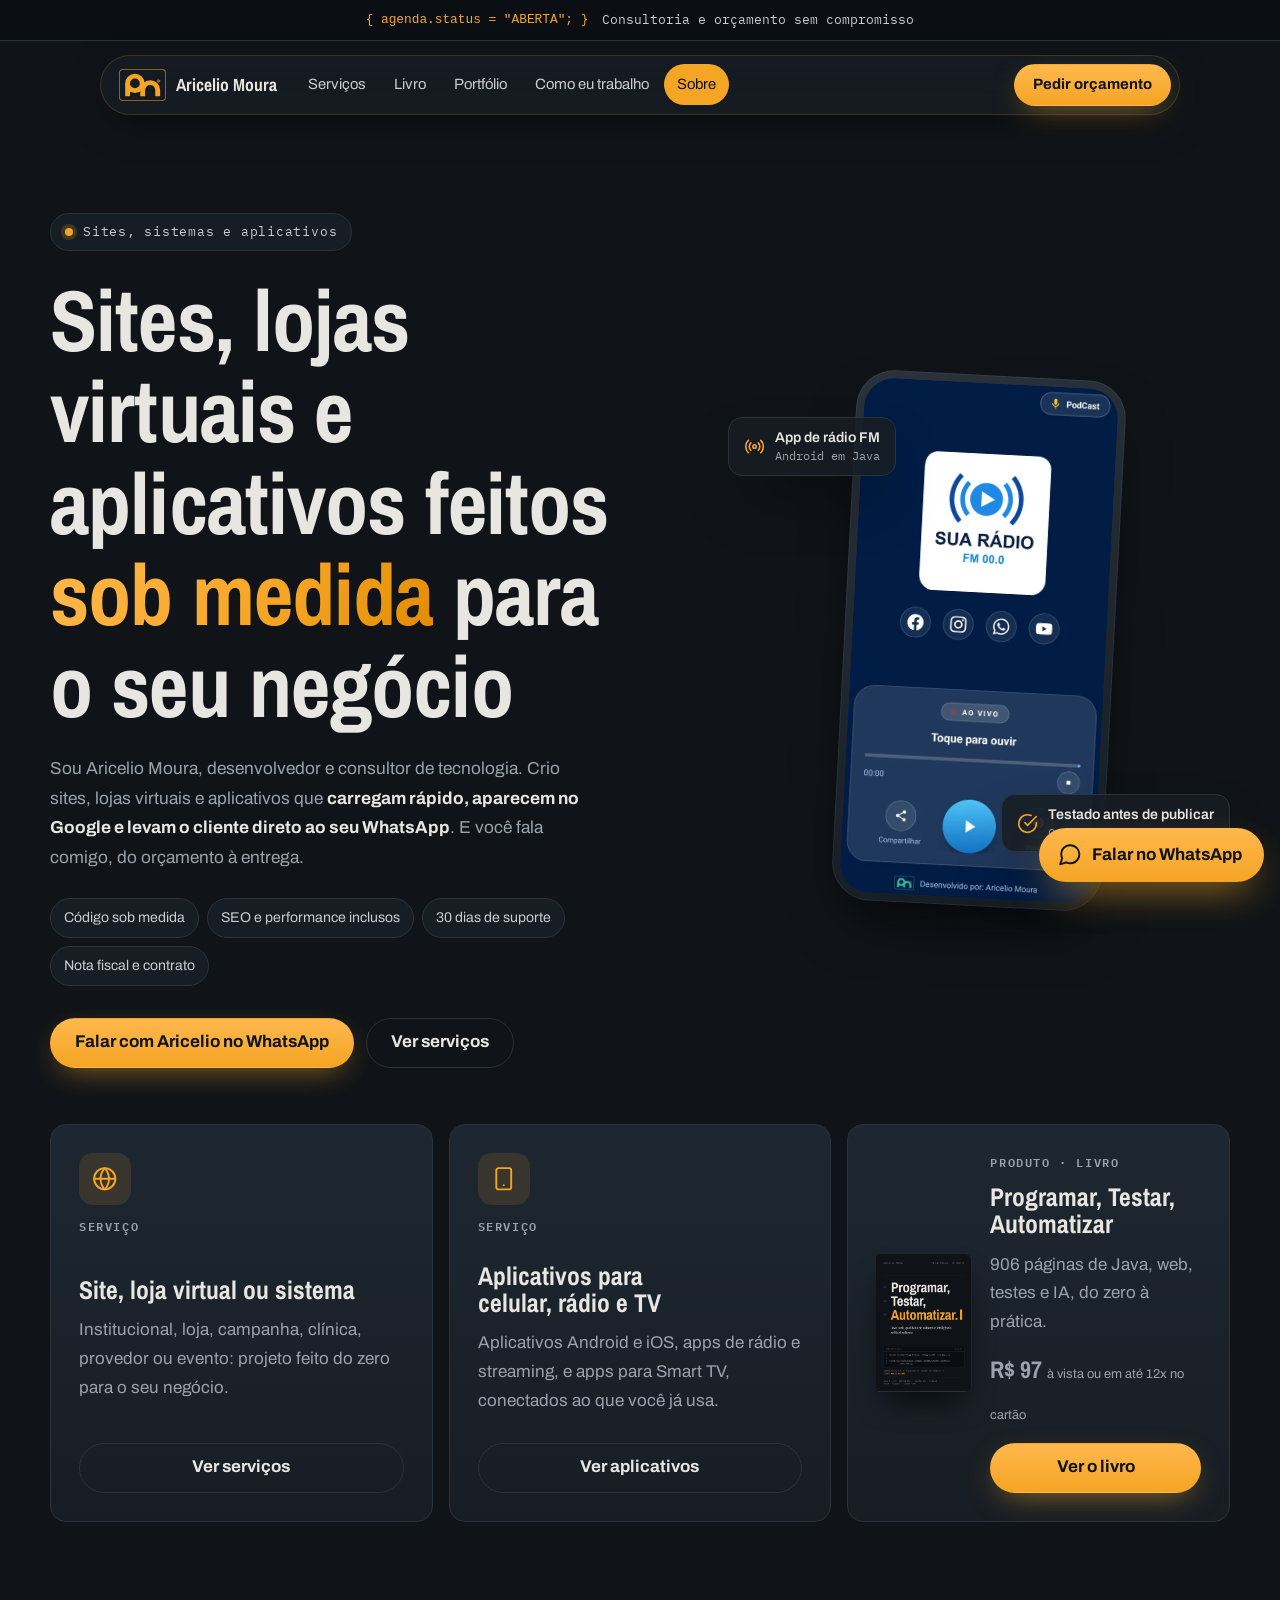
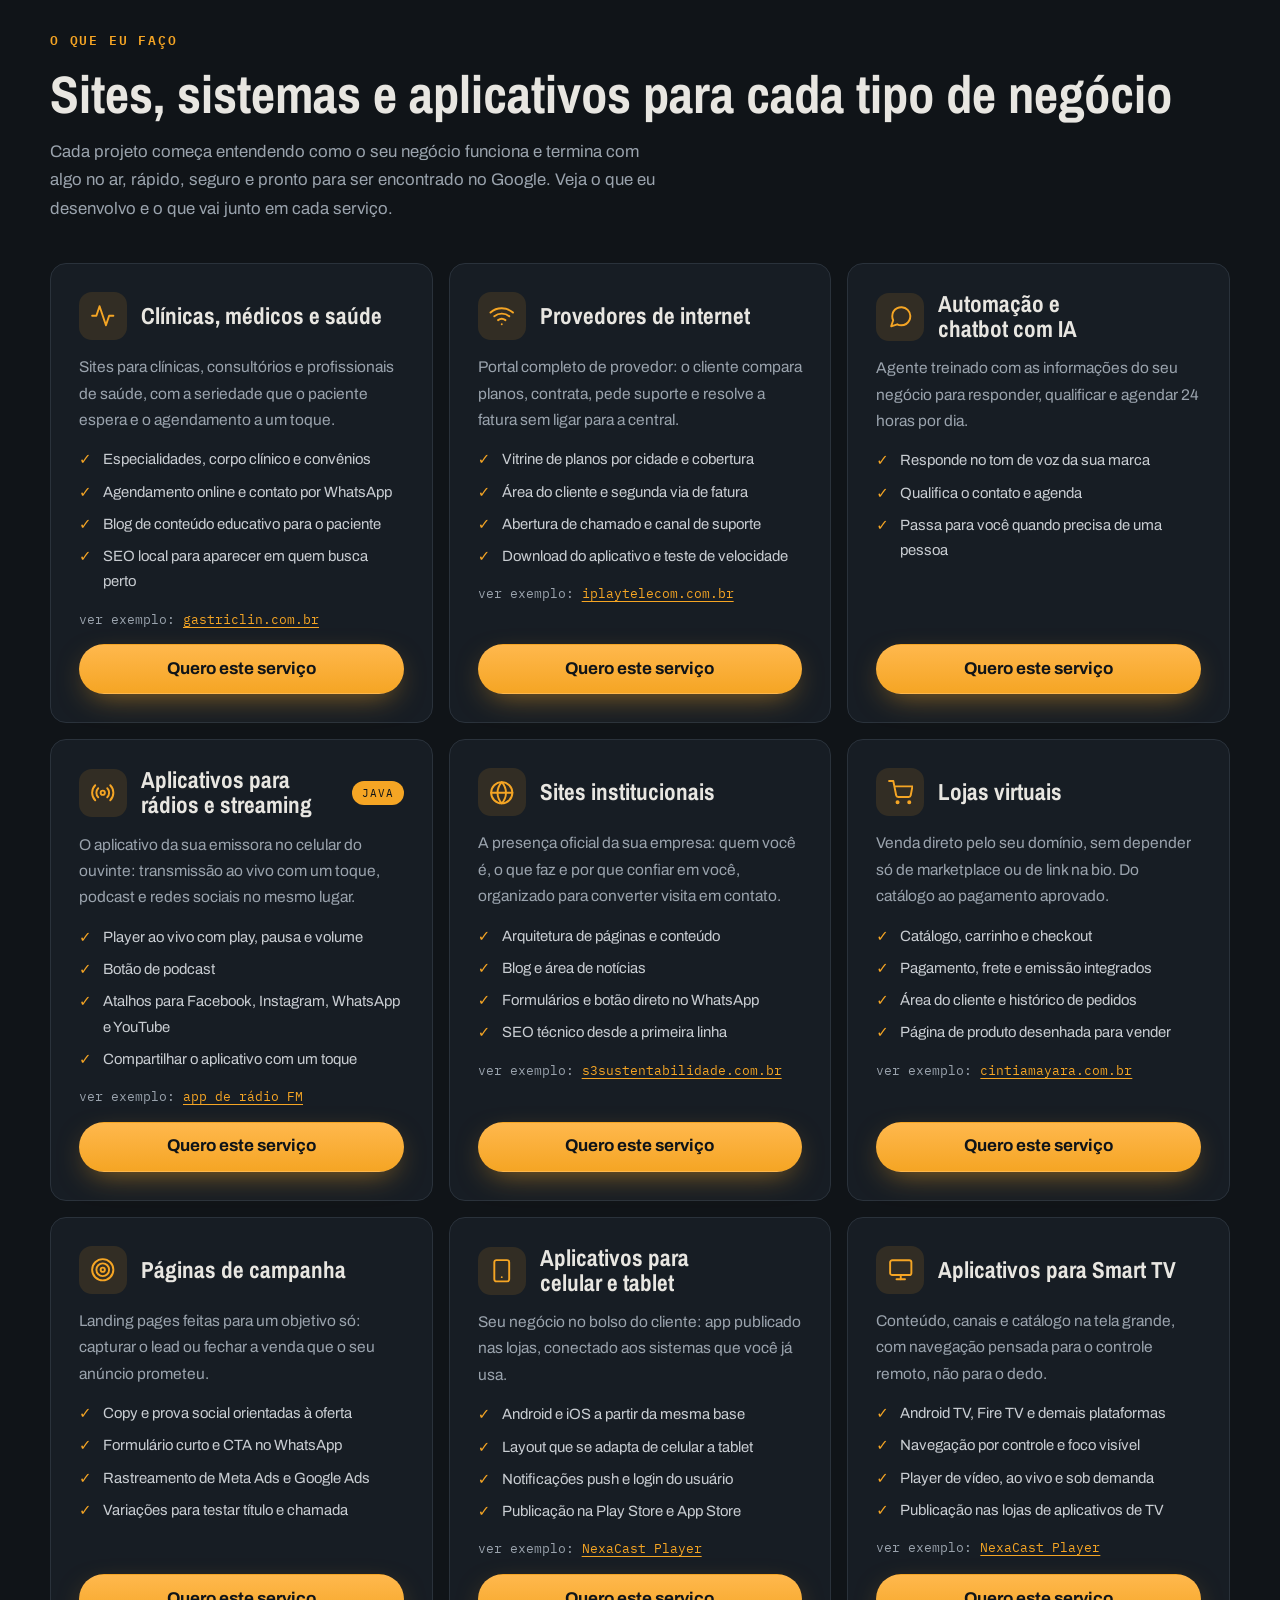
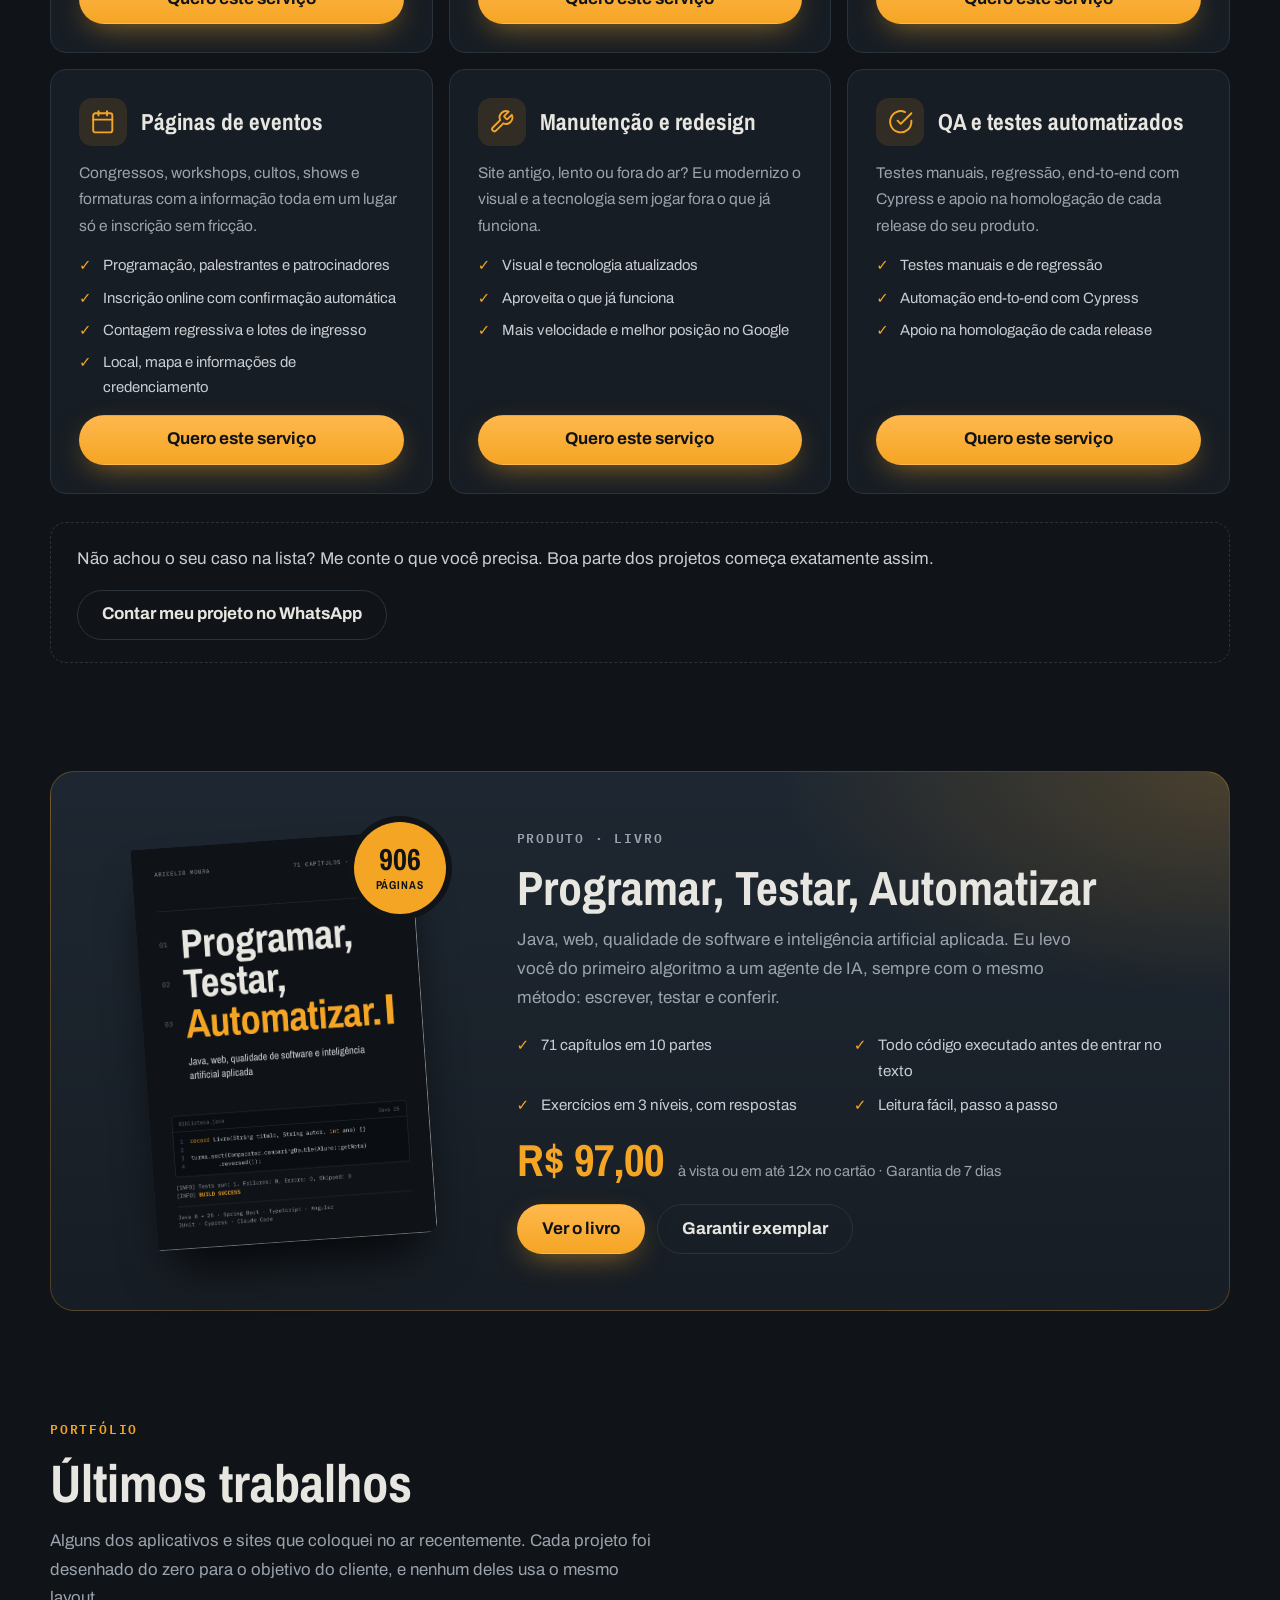
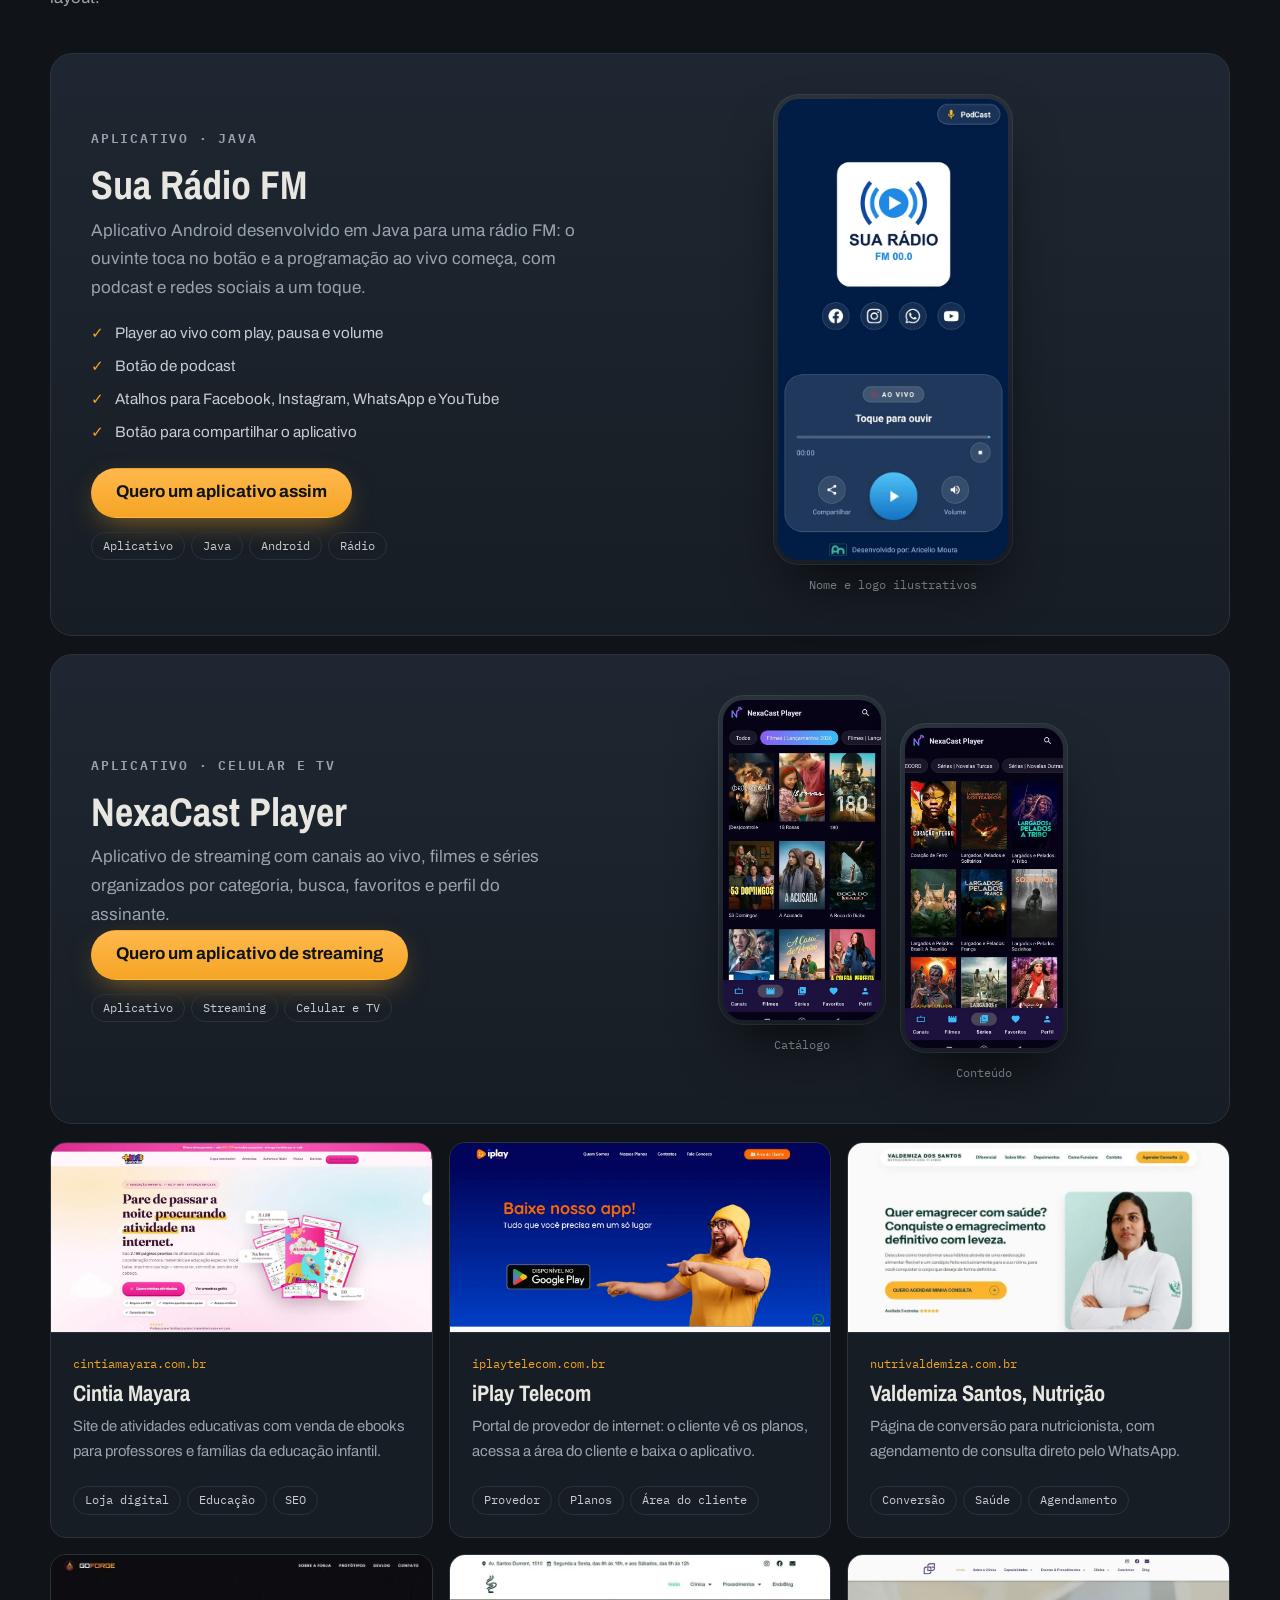
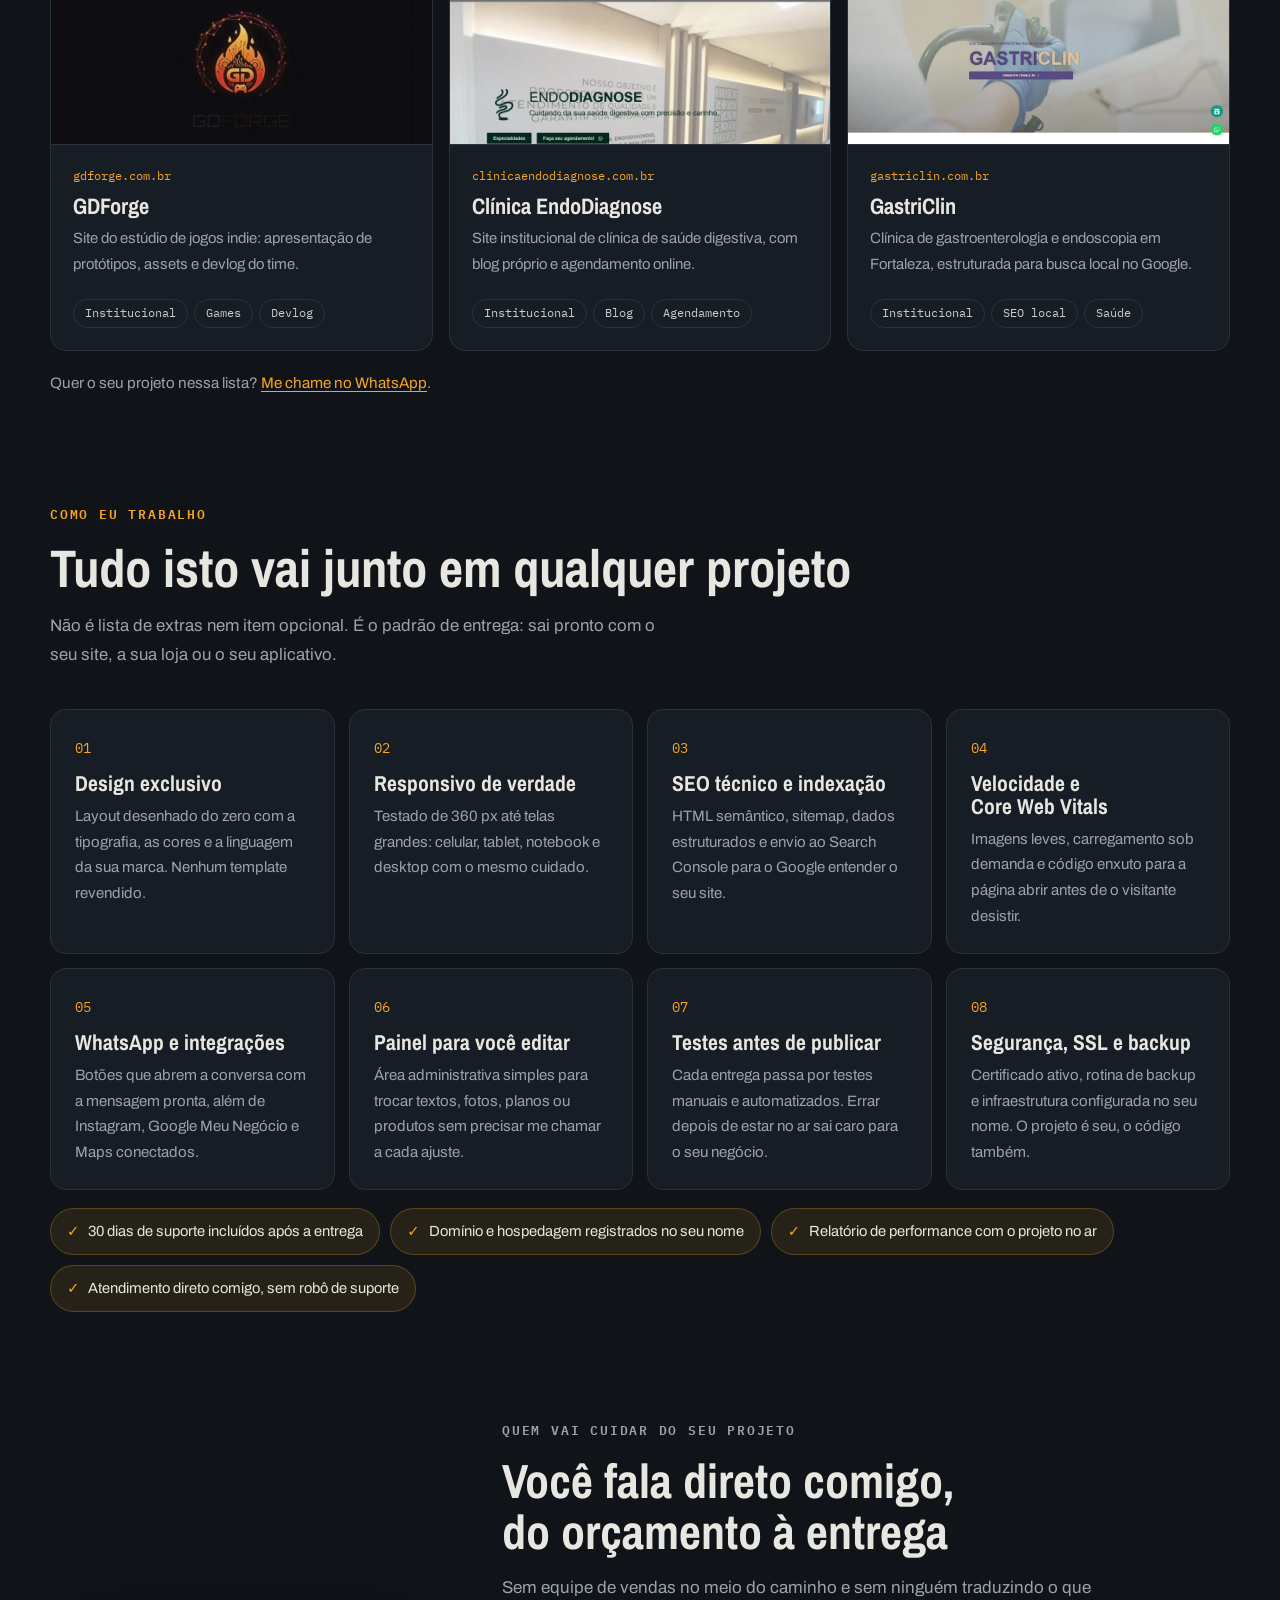
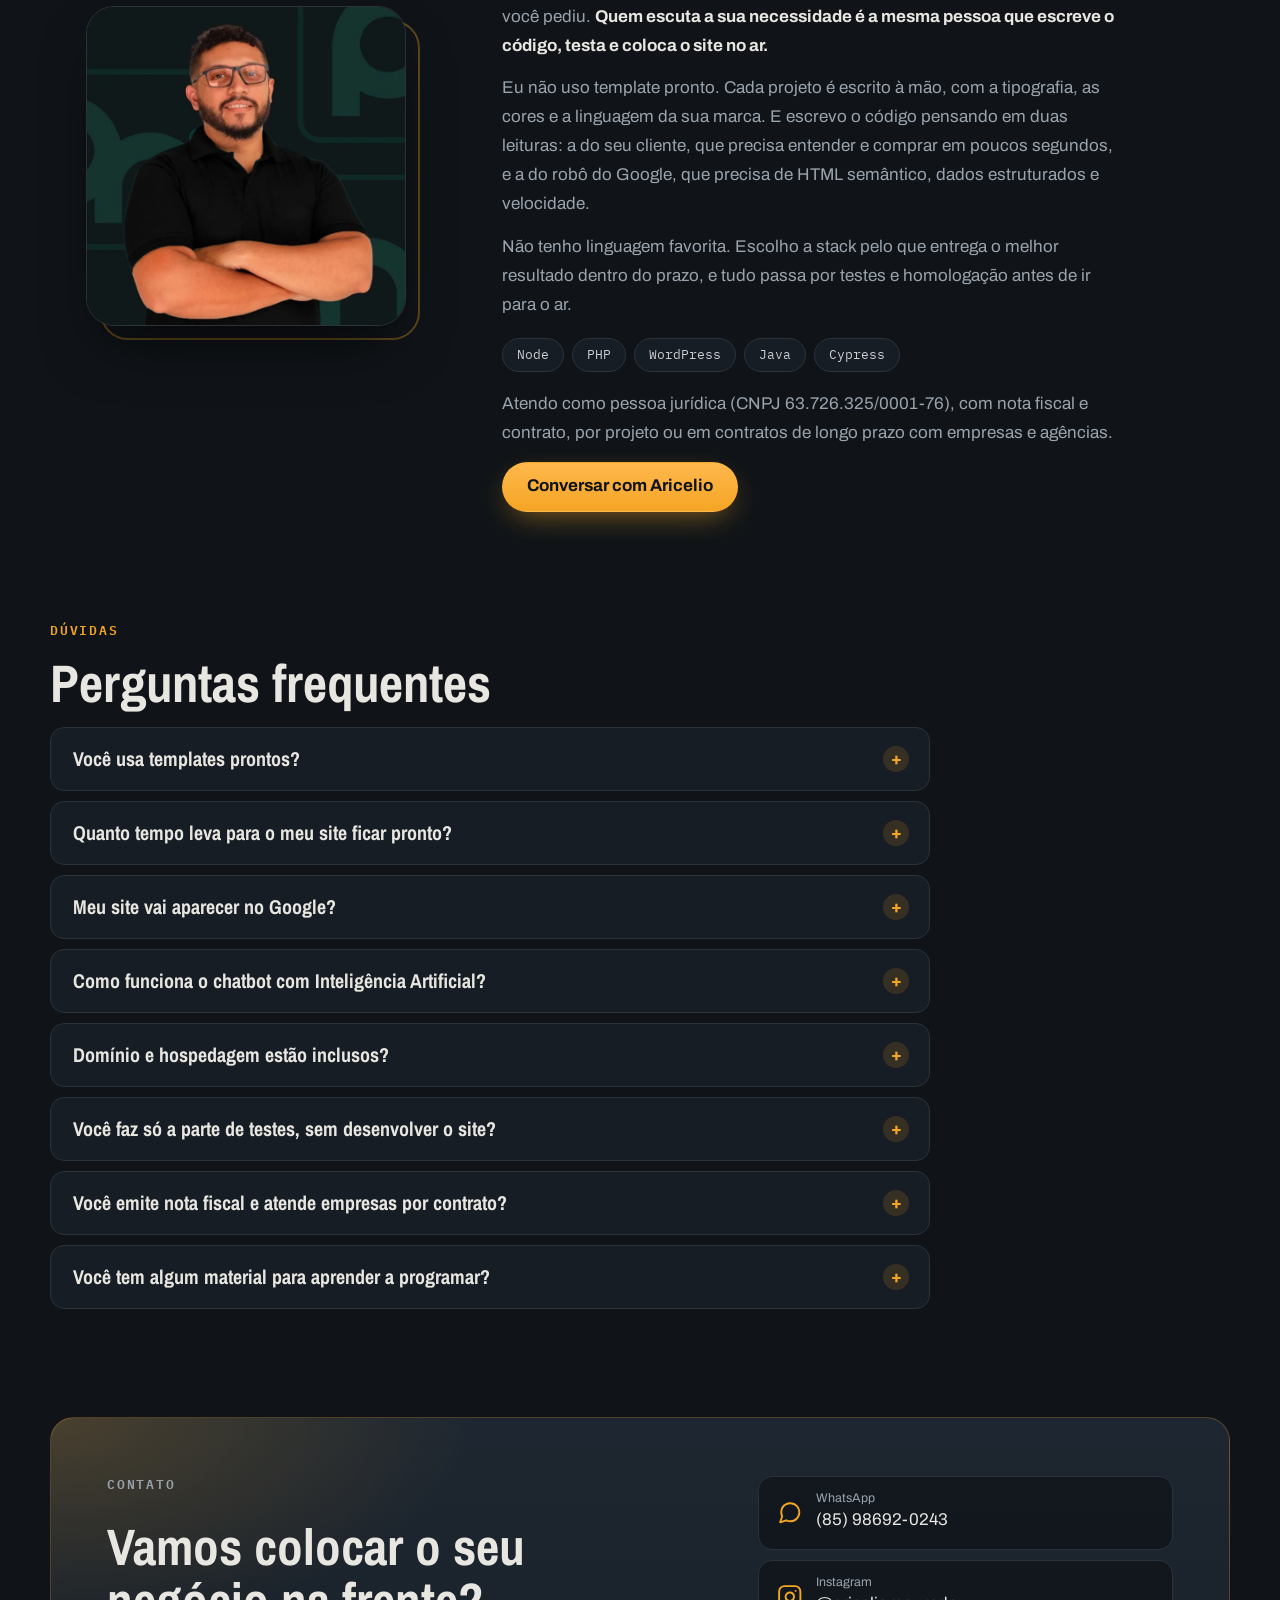
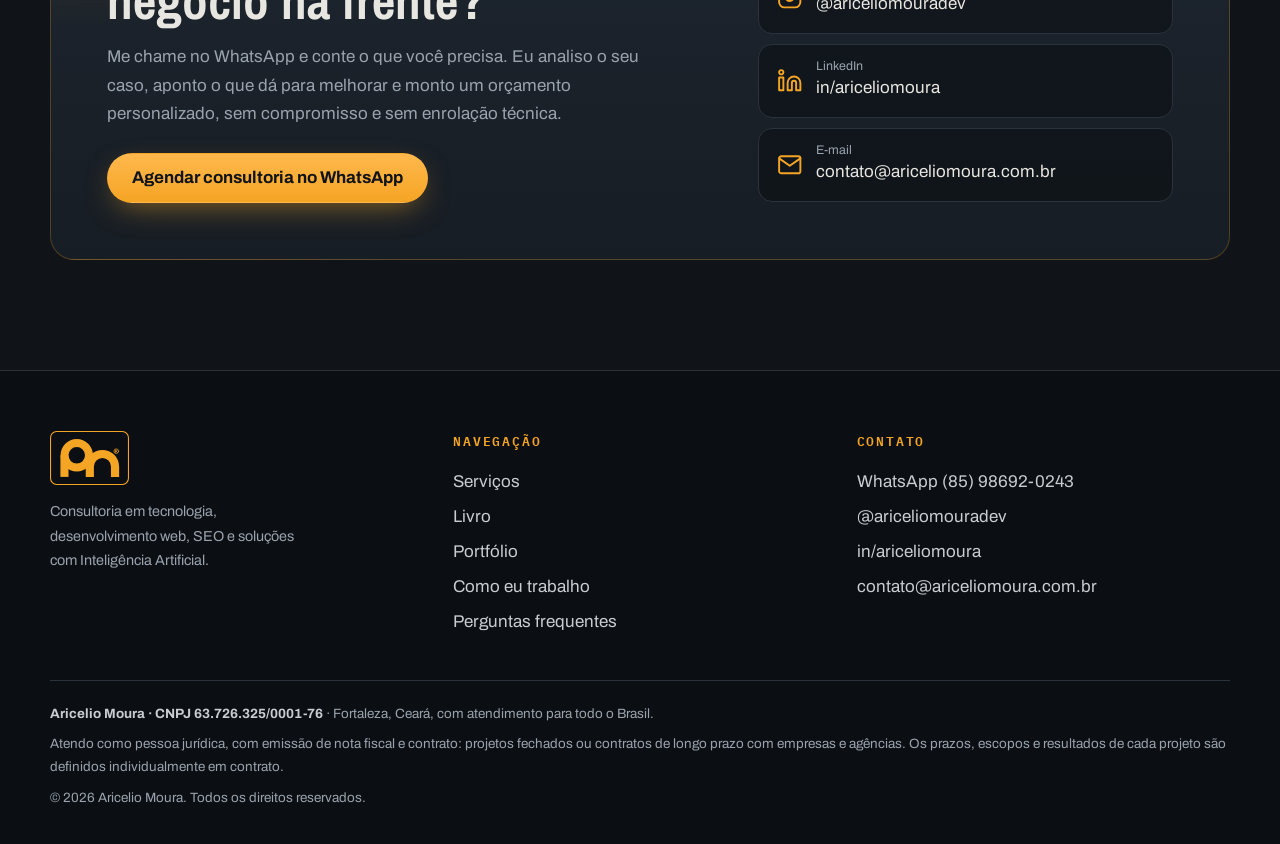
==== como-eu-trabalho/index.html @ e88c0b11 "Site do portfólio com a página do livro Página inicial com serviços, portfólio, como eu trabalho, so" ====
<!doctype html>
<html lang="pt-BR">
<head>
  <meta charset="utf-8">
  <meta name="viewport" content="width=device-width, initial-scale=1">
  <title>Como eu trabalho | Aricelio Moura</title>
  <link rel="canonical" href="https://ariceliomoura.com.br/#processo">
  <meta http-equiv="refresh" content="0; url=../index.html#processo">
  <meta name="theme-color" content="#101418">
  <script>location.replace("../index.html#processo");</script>
</head>
<body style="background:#101418;color:#e8e6e1;font-family:system-ui,sans-serif;padding:24px">
  <p>Esta página mudou. <a href="../index.html#processo" style="color:#f5a524">Ir para "Como eu trabalho"</a>. As perguntas frequentes estão em <a href="../index.html#duvidas" style="color:#f5a524">Dúvidas</a>.</p>
</body>
</html>
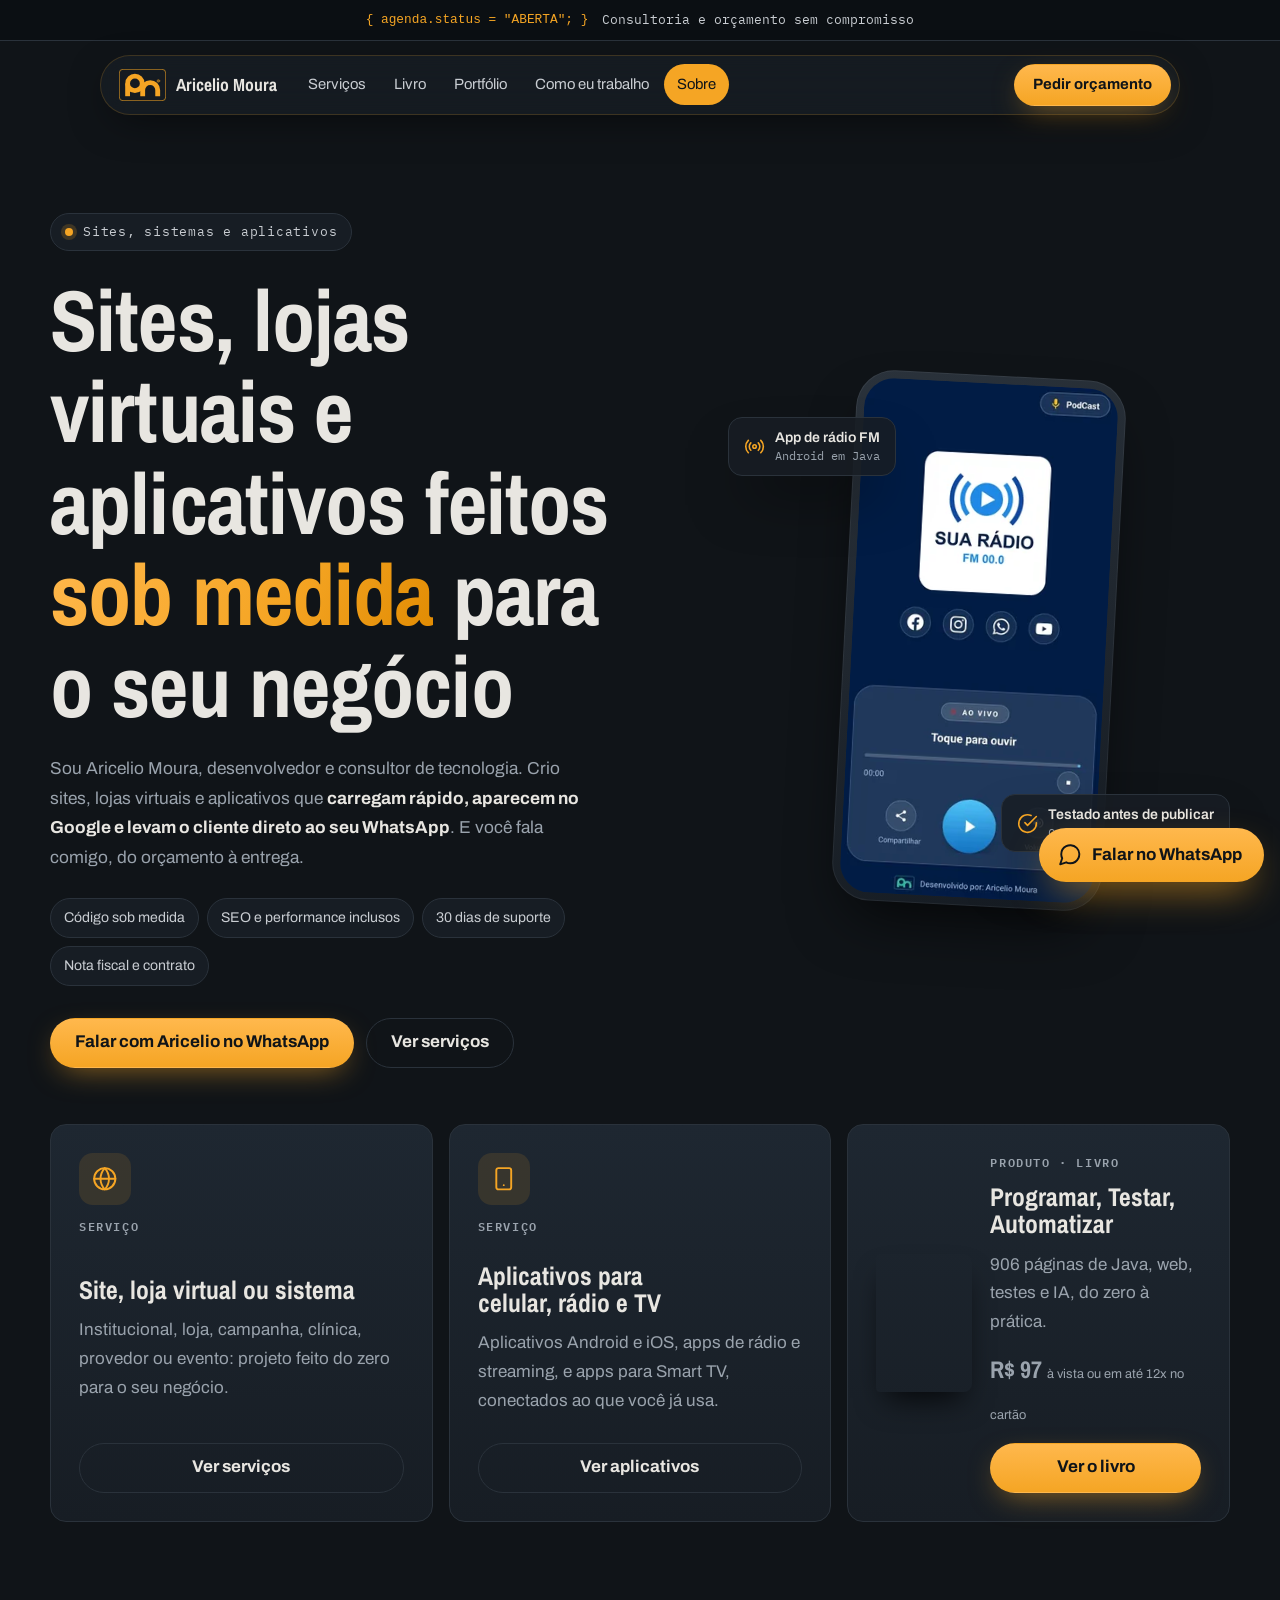
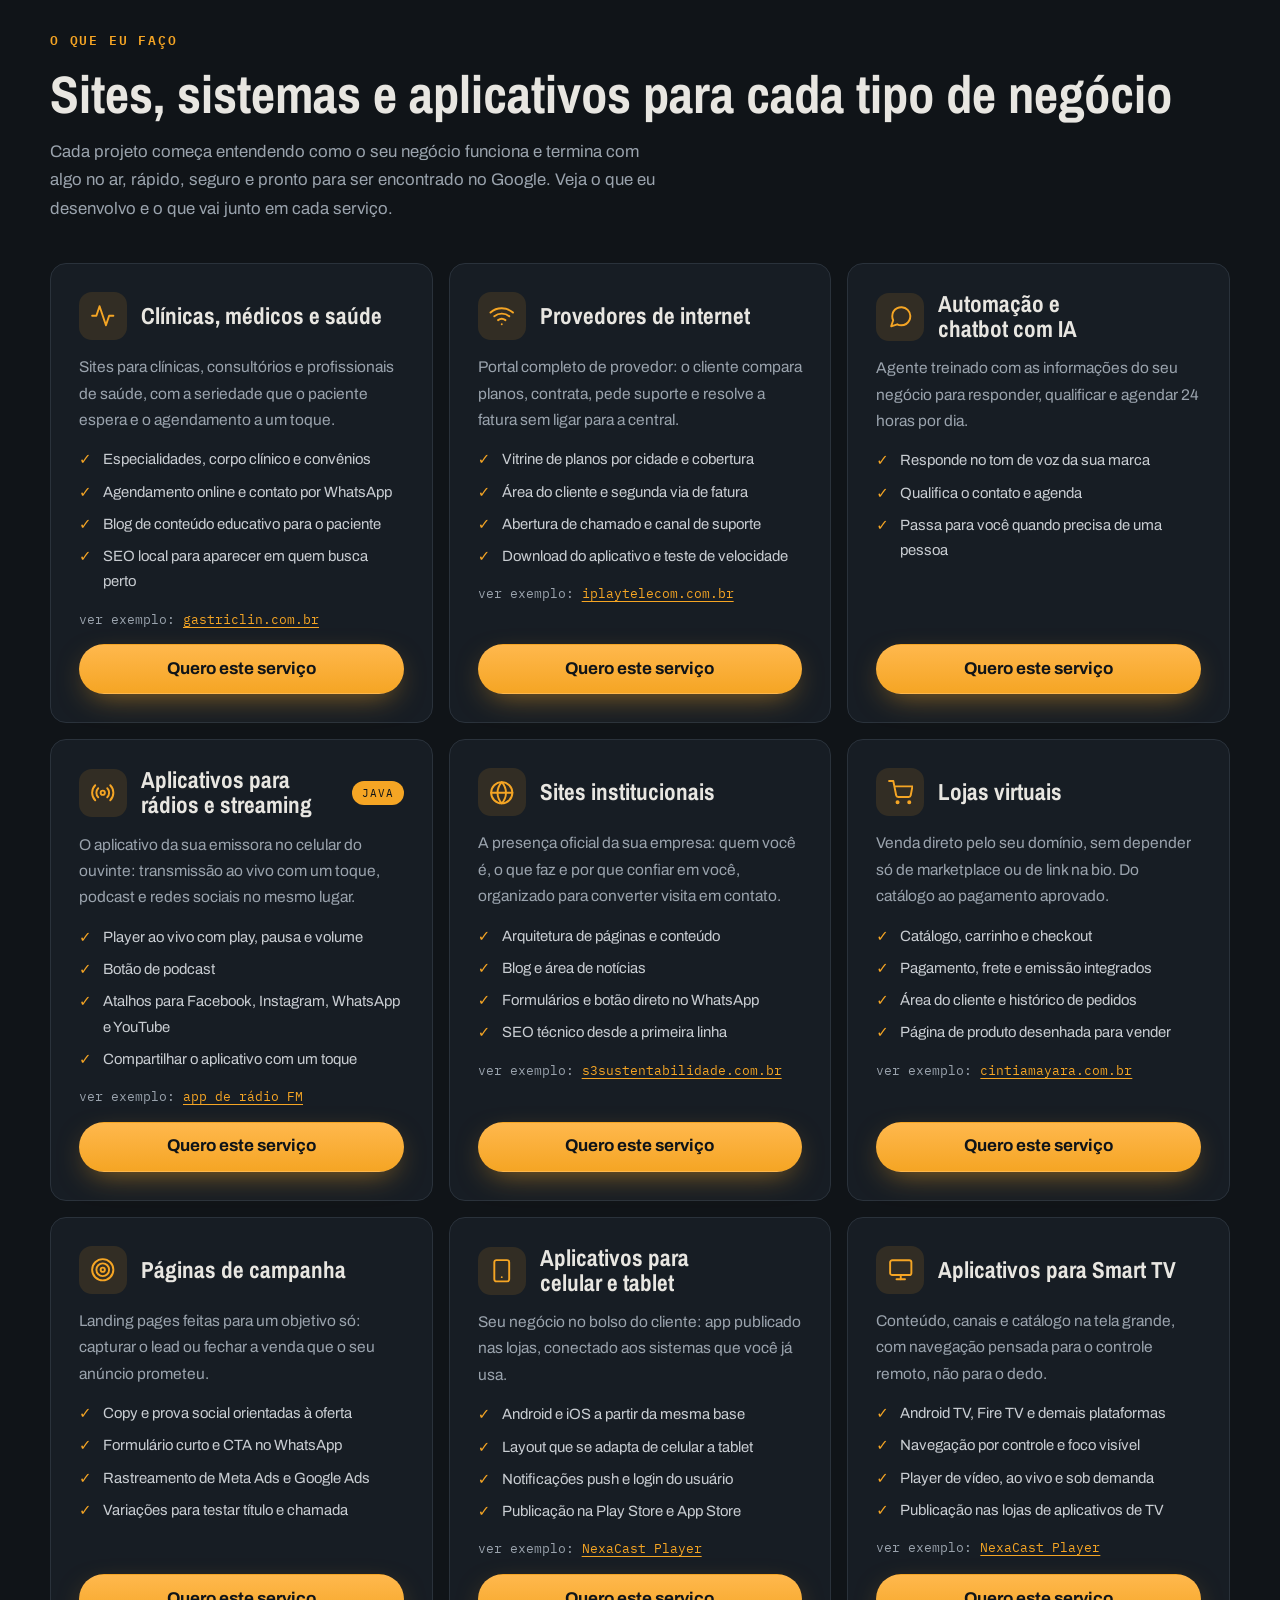
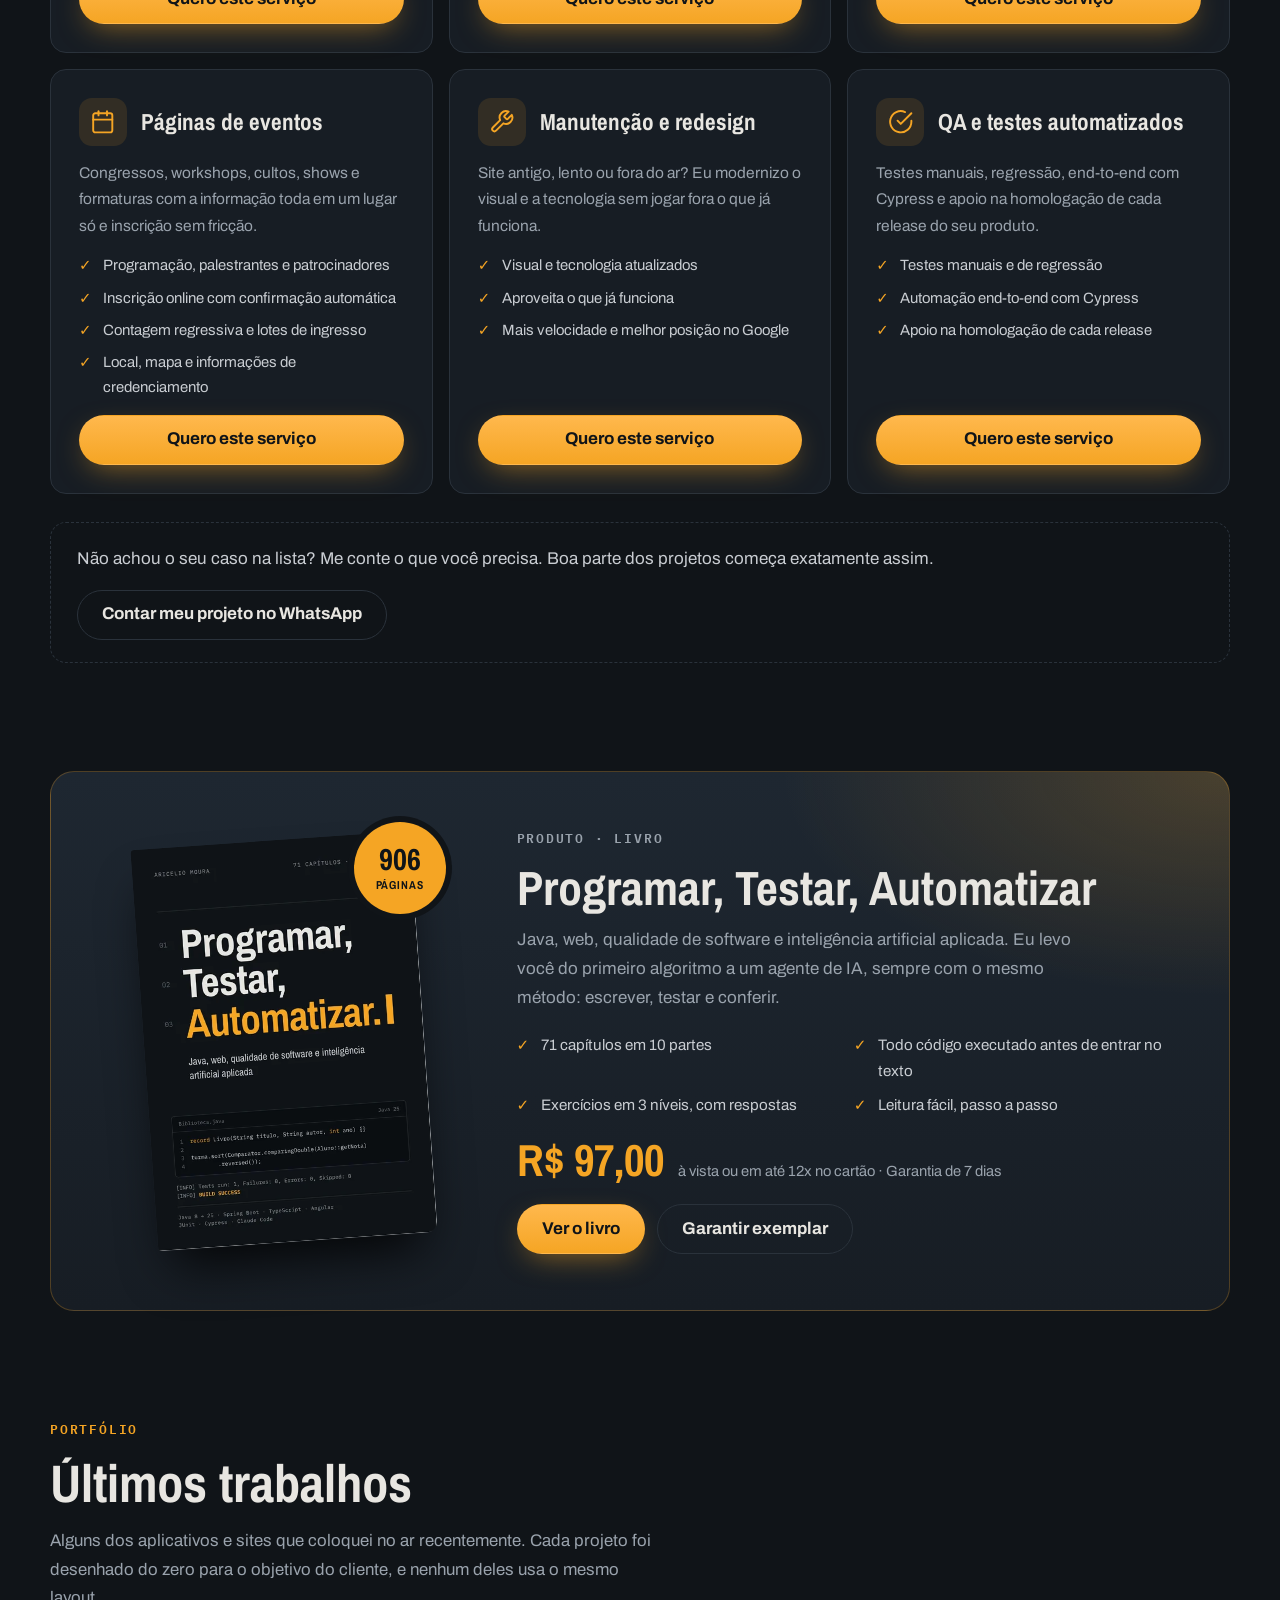
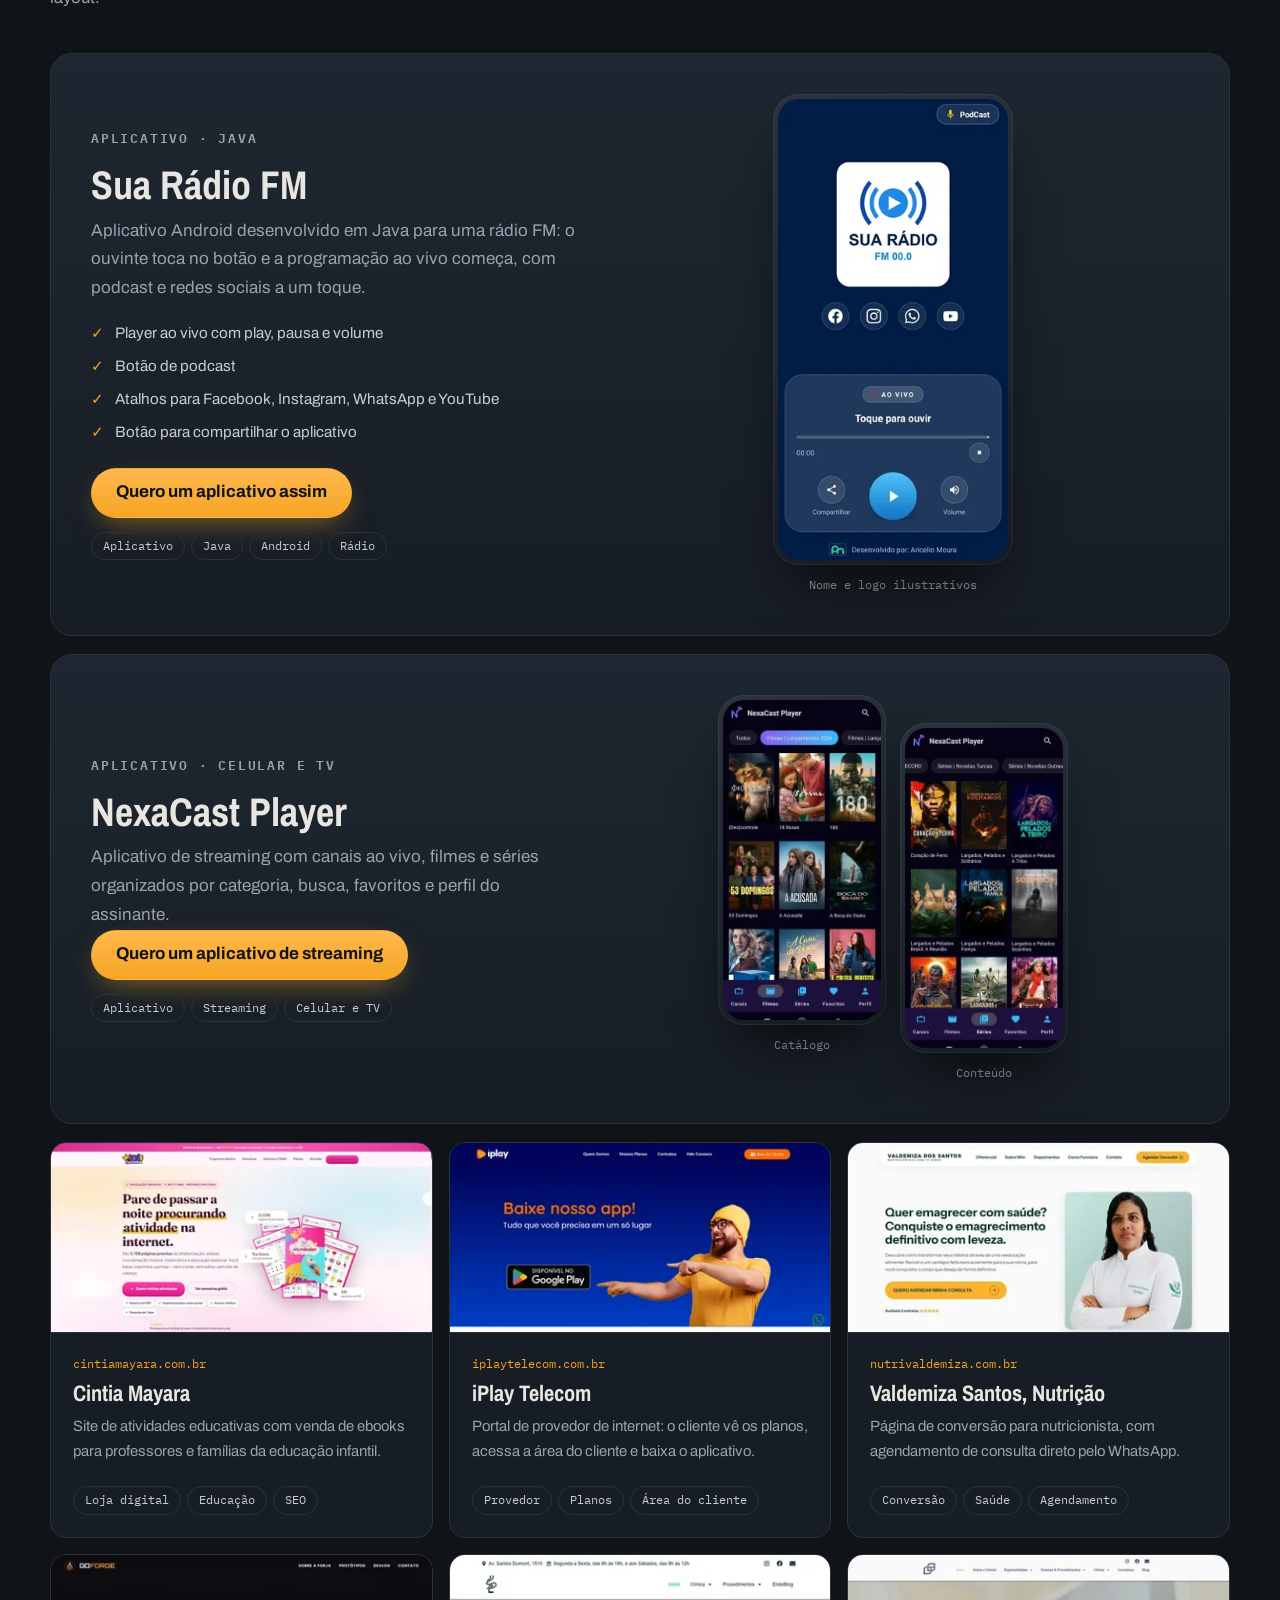
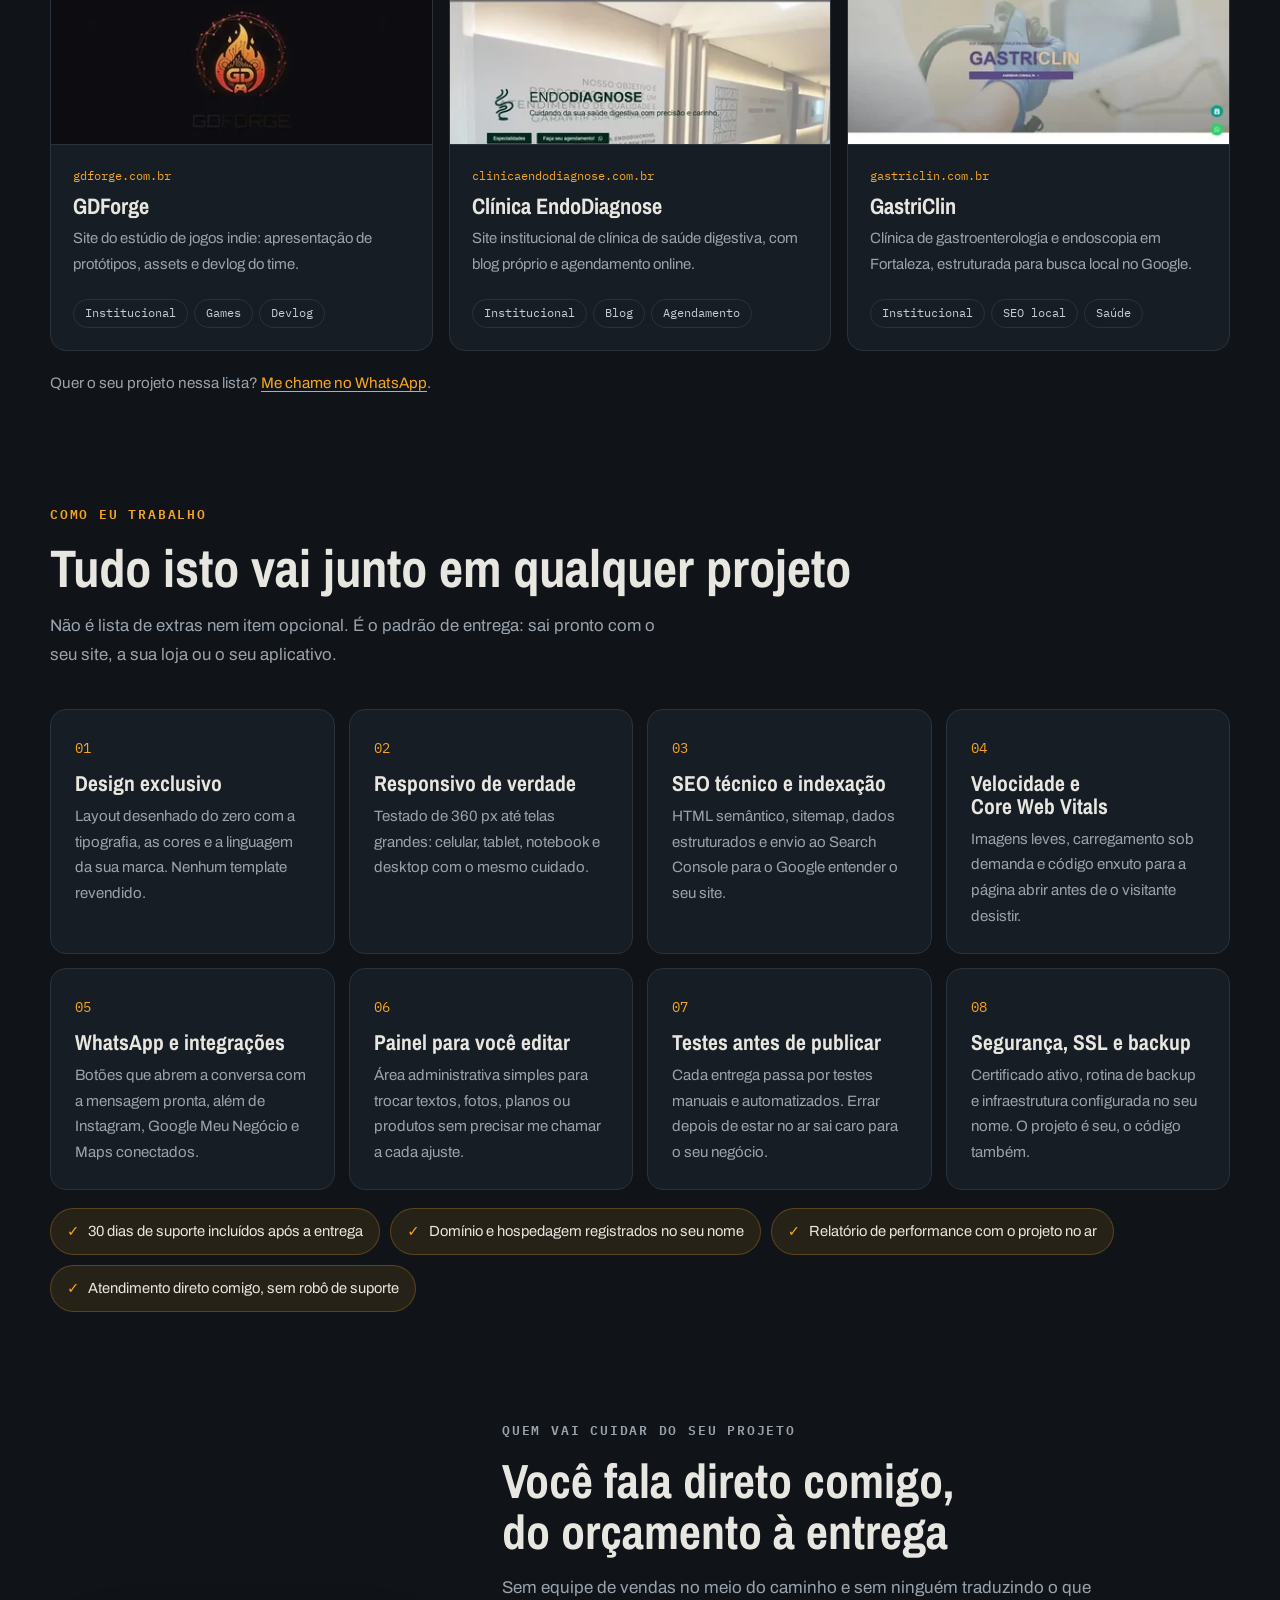
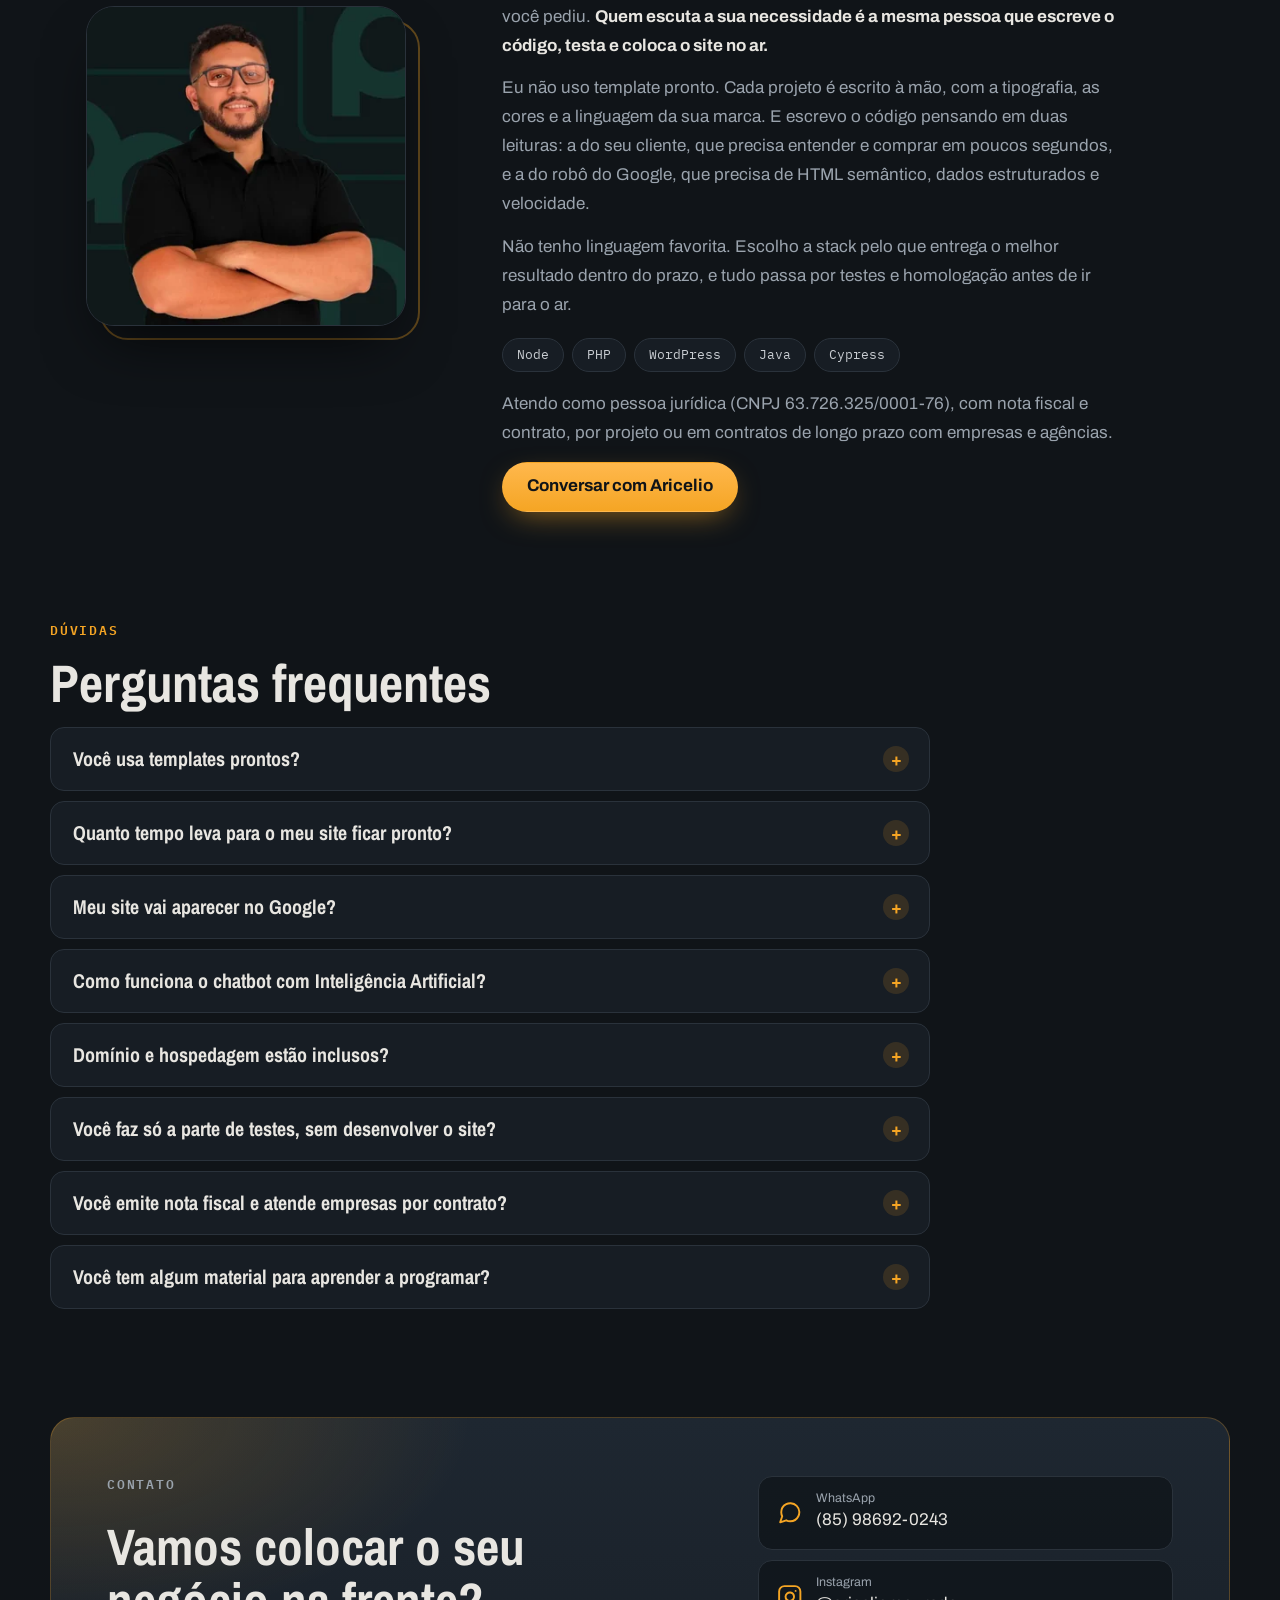
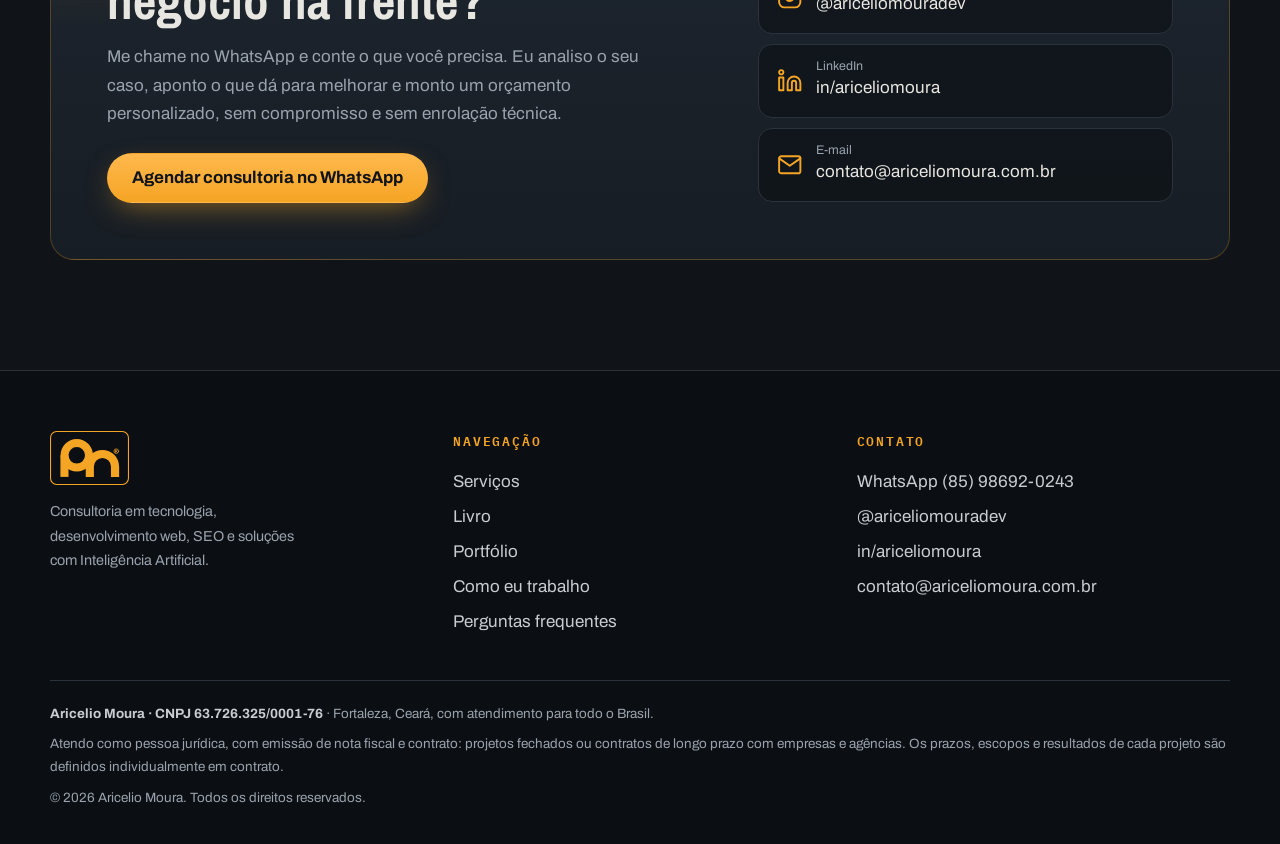
==== commit 690cf48a: "SEO, desempenho e leitura por robôs de busca e IA Melhorias por baixo do código, sem mudar texto nem" ====
--- a/como-eu-trabalho/index.html
+++ b/como-eu-trabalho/index.html
@@ -6,6 +6,7 @@
   <title>Como eu trabalho | Aricelio Moura</title>
   <link rel="canonical" href="https://ariceliomoura.com.br/#processo">
   <meta http-equiv="refresh" content="0; url=../index.html#processo">
+  <meta name="robots" content="noindex, follow">
   <meta name="theme-color" content="#101418">
   <script>location.replace("../index.html#processo");</script>
 </head>
